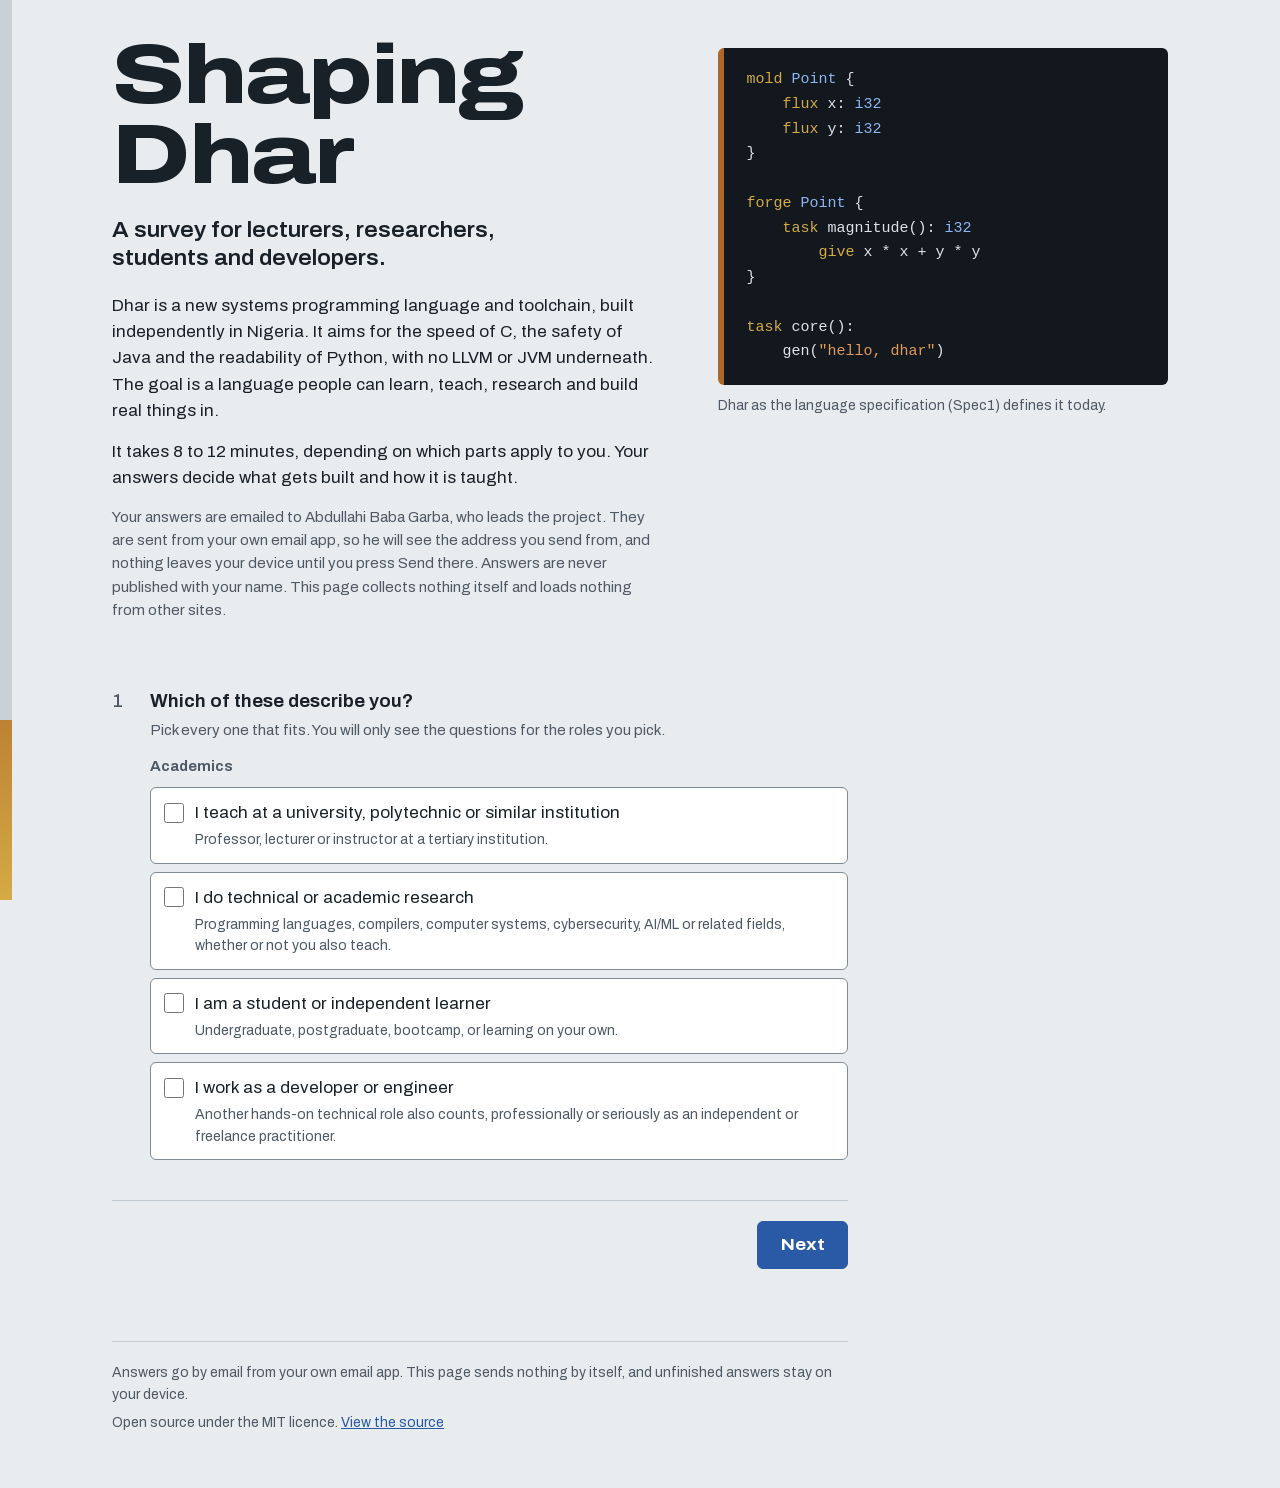
==== index.html @ 4034e72c "Add the "Shaping Dhar" survey page (GitHub Pages) A static, dependency-free, role-branching survey f" ====
<!doctype html>
<html lang="en">
<head>
  <meta charset="utf-8">
  <meta name="viewport" content="width=device-width, initial-scale=1">
  <title>Shaping Dhar survey</title>
  <meta name="description" content="A survey for lecturers, researchers, students and developers about Dhar, a new systems programming language built independently in Nigeria. Takes 8 to 12 minutes.">
  <meta name="color-scheme" content="light dark">
  <meta name="theme-color" content="#e9ecef" media="(prefers-color-scheme: light)">
  <meta name="theme-color" content="#11161b" media="(prefers-color-scheme: dark)">
  <meta property="og:type" content="website">
  <meta property="og:title" content="Shaping Dhar: a survey for lecturers, researchers, students and developers">
  <meta property="og:description" content="Help decide how a new, independently built African systems language is taught and built. 8 to 12 minutes.">
  <link rel="icon" href="data:image/svg+xml,%3Csvg xmlns='http://www.w3.org/2000/svg' viewBox='0 0 32 32'%3E%3Crect width='32' height='32' rx='6' fill='%2312181e'/%3E%3Crect x='7' y='6' width='4' height='20' fill='%23d4ab45'/%3E%3Crect x='14' y='6' width='4' height='20' fill='%23ad6726'/%3E%3Crect x='21' y='6' width='4' height='20' fill='%236c46a5'/%3E%3C/svg%3E">
  <link rel="preload" href="assets/fonts/archivo-subset.woff2" as="font" type="font/woff2" crossorigin>
  <link rel="stylesheet" href="assets/survey.css">
</head>

<body data-step="start">

  <div class="wrap">

    <header class="hero">
      <!-- Progress, drawn as a band of heat-treated steel (see survey.css). It is fixed to the screen edge,
           so where it sits in the markup does not matter; it lives in the header so it belongs to a landmark. -->
      <div class="temper" id="temper" role="progressbar" aria-label="Survey progress" aria-valuemin="1" aria-valuemax="5" aria-valuenow="1"></div>
      <div class="hero-inner">
        <div class="hero-copy">
          <h1 class="title"><span>Shaping</span> <span>Dhar</span></h1>
          <p class="lead">A survey for lecturers, researchers, students and developers.</p>
          <div class="intro">
            <p>Dhar is a new systems programming language and toolchain, built independently in Nigeria. It aims for the speed of C, the safety of Java and the readability of Python, with no LLVM or JVM underneath. The goal is a language people can learn, teach, research and build real things in.</p>
            <p>It takes 8 to 12 minutes, depending on which parts apply to you. Your answers decide what gets built and how it is taught.</p>
            <p class="privacy">Your answers are emailed to Abdullahi Baba Garba, who leads the project. They are sent from your own email app, so he will see the address you send from, and nothing leaves your device until you press Send there. Answers are never published with your name. This page collects nothing itself and loads nothing from other sites.</p>
          </div>
          <p class="notice" id="restored" role="status" hidden>Welcome back. Your unfinished answers were restored on this device. <button type="button" class="link" id="restart">Start over</button></p>
        </div>

        <figure class="code">
          <pre><code><span class="k">mold</span> <span class="t">Point</span> {
    <span class="k">flux</span> x: <span class="t">i32</span>
    <span class="k">flux</span> y: <span class="t">i32</span>
}

<span class="k">forge</span> <span class="t">Point</span> {
    <span class="k">task</span> magnitude(): <span class="t">i32</span>
        <span class="k">give</span> x * x + y * y
}

<span class="k">task</span> core():
    gen(<span class="s">"hello, dhar"</span>)</code></pre>
          <figcaption>Dhar as the language specification (Spec1) defines it today.</figcaption>
        </figure>
      </div>
    </header>

    <main id="stage">
      <div id="survey">
        <p class="nojs">This survey needs JavaScript to show the questions that fit your role. Please turn it on, or open this page in a current browser such as Chrome, Firefox, Edge or Safari.</p>
      </div>
    </main>

    <footer class="foot">
      <p>Answers go by email from your own email app. This page sends nothing by itself, and unfinished answers stay on your device.</p>
      <p><span id="licence"></span> <a id="repo" href="#" hidden>View the source</a></p>
    </footer>

  </div>

  <div id="live" class="sr" aria-live="polite"></div>

  <script src="assets/config.js"></script>
  <script src="assets/questions.js"></script>
  <script src="assets/survey.js"></script>
  <script>
    /* Footer text comes from config.js so the repository link lives in one place. */
    (function () {
      var c = window.DHAR_CONFIG || {};
      var l = document.getElementById('licence');
      var r = document.getElementById('repo');
      if (l && c.licenseNote) { l.textContent = c.licenseNote + '.'; }
      if (r && c.repoUrl) { r.href = c.repoUrl; r.hidden = false; }
    })();
  </script>
</body>
</html>
---- assets/survey.css ----
/*
 * survey.css: look and feel of the "Shaping Dhar" survey.
 *
 * DESIGN IDEA
 * Dhar's vocabulary is metalwork (forge, mold, alloy, tempering). When steel is
 * heat-treated, the colour of its surface tells you the temperature: pale straw,
 * then bronze, then purple, then blue. The one signature element of this page is
 * that colour run: a thin band that "tempers" from straw to blue as the respondent
 * moves through the survey. Everything else is kept quiet so the questions can
 * be read: one typeface (Archivo, a variable font whose width axis gives the
 * wide, heavy headlines), cool steel greys, no cards, no decoration.
 *
 * STRUCTURE
 *   1. Tokens (colour, type)      6. Likert, scale and grid rows
 *   2. Base                       7. Text fields and errors
 *   3. Temper band                8. Buttons, navigation, review panel
 *   4. Hero                       9. Footer and utilities
 *   5. Steps and questions       10. Wide screens
 *
 * Colours are checked for contrast in both themes (see tests/run_tests.py, which
 * runs axe-core against light and dark).
 */

/* ======================================================================== *
 * 1. Tokens
 * ======================================================================== */

@font-face {
  font-family: "Archivo Dhar";
  src: url("fonts/archivo-subset.woff2") format("woff2");
  font-weight: 400 800;
  font-stretch: 100% 125%;
  font-style: normal;
  font-display: swap;
}

:root {
  color-scheme: light dark;

  /* Surfaces and text */
  --paper: #e9ecef;           /* page: cool steel, not cream */
  --surface: #ffffff;         /* inputs and option rows */
  --ink: #182028;
  --muted: #4d5964;
  --line: #c2cad1;
  --line-strong: #7e8a96;
  --cold: #c9d0d6;            /* steel that has not been heated yet */

  /* Temper colours, in order of heat */
  --straw: #d4ab45;
  --bronze: #ad6726;
  --violet: #6c46a5;
  --blue: #2a5aa6;

  /* Roles */
  --accent: #2a5aa6;
  --accent-ink: #ffffff;
  --accent-soft: #e0e9f5;
  --focus: #6c46a5;
  --danger: #a1241b;
  --warn-soft: #fbf1d6;
  --warn-line: #b88a12;

  /* Code sample */
  --code-bg: #12181e;
  --code-ink: #dde3e8;
  --code-type: #8fb6f0;
  --code-string: #e39a5e;

  --p: 0.1;                   /* progress, 0 to 1, set by survey.js */

  --font: "Archivo Dhar", "Archivo", ui-sans-serif, system-ui, -apple-system, "Segoe UI", Roboto, "Helvetica Neue", Arial, sans-serif;
  --mono: ui-monospace, SFMono-Regular, Menlo, Consolas, "Liberation Mono", monospace;
}

@media (prefers-color-scheme: dark) {
  :root {
    --paper: #11161b;
    --surface: #1a222a;
    --ink: #e6eaee;
    --muted: #a3afba;
    --line: #2f3a44;
    --line-strong: #6a7886;
    --cold: #2b343c;

    --straw: #e6be62;
    --bronze: #d98b47;
    --violet: #a98be0;
    --blue: #75a5ec;

    --accent: #75a5ec;
    --accent-ink: #0d141b;
    --accent-soft: #1c2d45;
    --focus: #b79cf0;
    --danger: #ff9a90;
    --warn-soft: #3a3014;
    --warn-line: #d9a92b;

    --code-bg: #0b0f13;
  }
}

/* ======================================================================== *
 * 2. Base
 * ======================================================================== */

*, *::before, *::after { box-sizing: border-box; }

[hidden] { display: none !important; }

html { -webkit-text-size-adjust: 100%; text-size-adjust: 100%; }

body {
  margin: 0;
  background: var(--paper);
  color: var(--ink);
  font-family: var(--font);
  font-size: 1.0625rem;
  line-height: 1.55;
  font-stretch: 100%;
  overflow-wrap: break-word;
}

.wrap { max-width: 70rem; margin: 0 auto; padding: 0 1rem; }

:focus-visible { outline: 3px solid var(--focus); outline-offset: 2px; }

a { color: var(--accent); }

/* ======================================================================== *
 * 3. Temper band (progress)
 * ======================================================================== */

.temper { position: fixed; z-index: 30; top: 0; left: 0; right: 0; height: 6px; background: var(--cold); }

.temper::before {
  content: "";
  position: absolute;
  top: 0; bottom: 0; left: 0;
  width: calc(var(--p) * 100%);
  background-image: linear-gradient(to right, var(--straw), var(--bronze), var(--violet), var(--blue));
  background-size: 100vw 100%;
  background-repeat: no-repeat;
  transition: width 0.5s ease;
}

/* ======================================================================== *
 * 4. Hero
 * ======================================================================== */

.hero { padding: 2.25rem 0 1.5rem; }

.title {
  margin: 0;
  font-size: clamp(2.75rem, 10vw, 5.25rem);
  font-weight: 800;
  font-stretch: 125%;
  line-height: 0.95;
  letter-spacing: -0.015em;
}
.title span { display: block; }

.lead {
  margin: 1.25rem 0 0;
  max-width: 30rem;
  font-size: 1.375rem;
  font-weight: 600;
  font-stretch: 106%;
  line-height: 1.3;
}

.intro { max-width: 36rem; margin-top: 1.25rem; }
.intro p { margin: 0 0 0.9rem; }
.intro .privacy { color: var(--muted); font-size: 0.9375rem; }

.notice {
  margin: 1rem 0 0;
  padding: 0.75rem 1rem;
  max-width: 36rem;
  background: var(--surface);
  border-left: 4px solid var(--violet);
}

.code {
  display: none;              /* phones: skip the sample, the questions come first */
  margin: 1.75rem 0 0;
  min-width: 0;
}
.code pre {
  margin: 0;
  padding: 1.25rem 1.4rem;
  overflow-x: auto;
  background: var(--code-bg);
  color: var(--code-ink);
  border-left: 6px solid var(--bronze);
  border-radius: 6px;
  font-family: var(--mono);
  font-size: 0.9375rem;
  line-height: 1.65;
  tab-size: 4;
}
.code .k { color: var(--straw); }
.code .t { color: var(--code-type); }
.code .s { color: var(--code-string); }
.code figcaption { margin-top: 0.6rem; color: var(--muted); font-size: 0.875rem; }

/* After the first step the hero shrinks to a title bar, so questions come first. */
body:not([data-step="start"]) .hero { padding: 1.5rem 0 0.25rem; }
body:not([data-step="start"]) .title { font-size: 1.25rem; font-stretch: 118%; letter-spacing: 0; }
body:not([data-step="start"]) .title span { display: inline; }
body:not([data-step="start"]) .lead,
body:not([data-step="start"]) .intro,
body:not([data-step="start"]) .code,
body:not([data-step="start"]) .notice { display: none; }

/* ======================================================================== *
 * 5. Steps and questions
 * ======================================================================== */

#stage { max-width: 46rem; padding-bottom: 1rem; }

.step-head { margin: 0 0 1.75rem; }
.step-count { margin: 0 0 0.25rem; color: var(--muted); font-size: 0.9375rem; }
.step-count:empty { display: none; }
.step-title {
  margin: 0;
  font-size: clamp(1.85rem, 6vw, 2.6rem);
  font-weight: 750;
  font-stretch: 118%;
  line-height: 1.05;
}
.step-title:focus { outline: none; }
.step-title:focus-visible { outline: 3px solid var(--focus); outline-offset: 4px; }
.step-intro { margin: 0.6rem 0 0; color: var(--muted); max-width: 36rem; }

.q { margin: 0 0 2.25rem; }

.q-text {
  display: flex;
  gap: 0.75rem;
  margin: 0 0 0.4rem;
  font-size: 1.125rem;
  font-weight: 650;
  font-stretch: 103%;
  line-height: 1.35;
}
.q-num {
  flex: 0 0 1.6rem;
  color: var(--muted);
  font-weight: 500;
  font-variant-numeric: tabular-nums;
}
.q-opt { color: var(--muted); font-size: 0.875rem; font-weight: 400; font-stretch: 100%; margin-left: 0.35rem; }
.q-hint { margin: 0 0 0.75rem 2.35rem; color: var(--muted); font-size: 0.9375rem; }
.q-body { margin: 0.6rem 0 0 2.35rem; }
.q-count { margin: 0.6rem 0 0; color: var(--muted); font-size: 0.9375rem; font-variant-numeric: tabular-nums; }

.q.has-error { border-left: 4px solid var(--danger); padding-left: 0.75rem; margin-left: -0.9rem; }

/* Option rows: native input over a bordered box, so the whole row is the tap target. */
.opts { display: grid; gap: 0.5rem; }
.opts.chips { grid-template-columns: repeat(auto-fill, minmax(8.5rem, 1fr)); }
.opt-group { margin: 0.9rem 0 0.1rem; color: var(--muted); font-size: 0.9375rem; font-weight: 650; }
.opt-group:first-child { margin-top: 0; }
.opt-wrap { position: relative; }
.opt { display: block; position: relative; cursor: pointer; }
.opt input {
  position: absolute; left: 0.9rem; top: 0.95rem;
  width: 1.25rem; height: 1.25rem; margin: 0;
  accent-color: var(--accent);
}
.opt-body {
  display: block;
  min-height: 3rem;
  padding: 0.75rem 0.9rem 0.75rem 2.8rem;
  background: var(--surface);
  border: 1.5px solid var(--line-strong);
  border-radius: 6px;
}
.chips .opt-body { padding: 0.65rem 0.8rem 0.65rem 2.6rem; }
.chips .opt input { left: 0.8rem; top: 0.9rem; }
.opt:hover .opt-body { border-color: var(--ink); }
.opt input:checked + .opt-body {
  border-color: var(--accent);
  background: var(--accent-soft);
  box-shadow: inset 0 0 0 1px var(--accent);
}
.opt input:focus-visible + .opt-body { outline: 3px solid var(--focus); outline-offset: 2px; }
.opt input:disabled + .opt-body { opacity: 0.5; cursor: not-allowed; }
.opt input:disabled:hover + .opt-body { border-color: var(--line-strong); }
.opt-label { display: block; }
.opt-hint { display: block; margin-top: 0.15rem; color: var(--muted); font-size: 0.875rem; }

/* Optional detail blocks (one per area the respondent works in). */
.deep { margin: 0 0 0.75rem; background: var(--surface); border: 1.5px solid var(--line-strong); border-radius: 6px; }
.deep summary {
  display: flex; align-items: center; gap: 0.9rem;
  padding: 0.95rem 1rem;
  cursor: pointer;
  font-weight: 650;
  list-style: none;
}
.deep summary::-webkit-details-marker { display: none; }
.deep summary::before {
  content: "";
  flex: 0 0 auto;
  width: 0.55rem; height: 0.55rem;
  border-right: 2px solid currentColor; border-bottom: 2px solid currentColor;
  transform: rotate(-45deg);
  transition: transform 0.15s ease;
}
.deep[open] summary::before { transform: rotate(45deg); }
.deep-title { flex: 1 1 auto; }
.deep-meta { color: var(--muted); font-size: 0.875rem; font-weight: 400; white-space: nowrap; }
.deep-body { padding: 0 1rem 0.5rem; }
.deep .q { margin-top: 1.5rem; }
.deep .q-num { display: none; }
.deep .q-hint, .deep .q-body { margin-left: 0; }
.deep .q.has-error { margin-left: 0; }

/* ======================================================================== *
 * 6. Likert, scale and grid rows
 * ======================================================================== */

.seg {
  display: grid;
  grid-template-columns: repeat(5, 1fr);
  overflow: hidden;
  background: var(--surface);
  border: 1.5px solid var(--line-strong);
  border-radius: 6px;
}
.seg-item { position: relative; display: block; cursor: pointer; }
.seg-item input { position: absolute; inset: 0; width: 100%; height: 100%; margin: 0; opacity: 0; cursor: pointer; }
.seg-n {
  display: flex; align-items: center; justify-content: center;
  min-height: 3rem;
  border-left: 1.5px solid var(--line);
  font-weight: 650;
  font-variant-numeric: tabular-nums;
}
.seg-item:first-child .seg-n { border-left: 0; }
.seg-item:hover .seg-n { background: var(--accent-soft); }
.seg-item input:checked + .seg-n { background: var(--accent); color: var(--accent-ink); }
.seg-item input:focus-visible + .seg-n { outline: 3px solid var(--focus); outline-offset: -3px; }

/* 0 to 10 is eleven choices: separate chips that wrap, not one fused bar. */
.seg-chips { grid-template-columns: repeat(auto-fit, minmax(2.9rem, 1fr)); gap: 0.4rem; overflow: visible; background: transparent; border: 0; }
.seg-chips .seg-n { border: 1.5px solid var(--line-strong); border-radius: 6px; background: var(--surface); }
.seg-chips .seg-item:first-child .seg-n { border-left: 1.5px solid var(--line-strong); }
.seg-chips .seg-item:hover .seg-n { background: var(--accent-soft); }
.seg-chips .seg-item input:checked + .seg-n { background: var(--accent); border-color: var(--accent); color: var(--accent-ink); }

.seg-ends { display: flex; justify-content: space-between; gap: 1rem; margin-top: 0.4rem; color: var(--muted); font-size: 0.875rem; }
.seg-ends .mid { text-align: center; }

.grid-key { margin: 0 0 0.4rem; color: var(--muted); font-size: 0.9375rem; }
.grid-row { padding: 0.9rem 0; border-top: 1px solid var(--line); }
.grid-label { margin: 0 0 0.55rem; }

/* ======================================================================== *
 * 7. Text fields and errors
 * ======================================================================== */

.field {
  display: block;
  width: 100%;
  padding: 0.7rem 0.85rem;
  color: inherit;
  background: var(--surface);
  border: 1.5px solid var(--line-strong);
  border-radius: 6px;
  font: inherit;
}
.field:focus { outline: 3px solid var(--focus); outline-offset: 1px; border-color: var(--accent); }
.field::placeholder { color: var(--muted); opacity: 1; }
textarea.field { min-height: 7rem; line-height: 1.5; resize: vertical; }
.field.other { margin-top: 0.4rem; }
.field.report { min-height: 18rem; font-family: var(--mono); font-size: 0.8125rem; line-height: 1.45; resize: vertical; }

.q-err { margin: 0.5rem 0 0 2.35rem; color: var(--danger); font-weight: 650; font-size: 0.9375rem; }
.deep .q-err { margin-left: 0; }

/* ======================================================================== *
 * 8. Buttons, navigation, review panel
 * ======================================================================== */

.btn {
  display: inline-flex; align-items: center; justify-content: center;
  min-height: 3rem;
  padding: 0.7rem 1.4rem;
  border: 1.5px solid var(--accent);
  border-radius: 6px;
  background: transparent;
  color: var(--accent);
  font: inherit;
  font-weight: 700;
  font-stretch: 108%;
  line-height: 1.2;
  text-align: center;
  text-decoration: none;
  cursor: pointer;
}
.btn:hover { background: var(--accent-soft); }
.btn.primary { background: var(--accent); color: var(--accent-ink); }
.btn.primary:hover { filter: brightness(1.1); background: var(--accent); }
.btn.big { min-height: 3.5rem; padding-inline: 2rem; font-size: 1.125rem; }

.nav { display: flex; justify-content: flex-end; gap: 1rem; margin-top: 2.5rem; padding-top: 1.25rem; border-top: 1px solid var(--line); }
.nav .btn:first-child:not(:last-child) { margin-right: auto; }
.nav-err { margin: 1.5rem 0 0; padding: 0.7rem 1rem; color: var(--danger); background: var(--surface); border-left: 4px solid var(--danger); font-weight: 650; }

.review-summary { margin: 0 0 1.25rem; font-weight: 600; }
.preview { margin: 0 0 1.5rem; }
.preview summary { cursor: pointer; font-weight: 650; padding: 0.5rem 0; }
.preview .field { margin-top: 0.5rem; }

.send-row { display: flex; flex-wrap: wrap; align-items: center; gap: 1rem 1.5rem; }
.send-note { margin: 0; flex: 1 1 14rem; color: var(--muted); font-size: 0.9375rem; }

.sent { margin-top: 2rem; padding: 1.25rem 1.25rem 1.5rem; background: var(--surface); border: 1.5px solid var(--accent); border-radius: 6px; }
.sent:focus { outline: none; }
.sent:focus-visible { outline: 3px solid var(--focus); outline-offset: 2px; }
.sent-title { margin: 0 0 0.75rem; font-size: 1.375rem; font-weight: 750; font-stretch: 112%; }
.sent-steps { margin: 0 0 1rem; padding-left: 1.25rem; }
.sent-steps li { margin-bottom: 0.35rem; }
.warn { margin: 0 0 1.25rem; padding: 0.75rem 1rem; background: var(--warn-soft); border-left: 4px solid var(--warn-line); }
.note { margin: 0 0 1.25rem; padding: 0.75rem 1rem; background: var(--accent-soft); border-left: 4px solid var(--accent); }
.sent-lead { margin: 0 0 0.6rem; font-weight: 600; }
.actions { display: flex; flex-wrap: wrap; gap: 0.6rem; }
.sent-manual { margin: 1rem 0 0; color: var(--muted); font-size: 0.9375rem; }
.sent-done { margin-top: 1.5rem; padding-top: 1.25rem; border-top: 1px solid var(--line); }
.sent-done p { margin: 0 0 0.9rem; font-weight: 600; }

.link { padding: 0; border: 0; background: none; color: var(--accent); font: inherit; text-decoration: underline; cursor: pointer; }

/* ======================================================================== *
 * 9. Footer and utilities
 * ======================================================================== */

.foot { max-width: 46rem; margin-top: 3.5rem; padding: 1.25rem 0 3rem; border-top: 1px solid var(--line); color: var(--muted); font-size: 0.875rem; }
.foot p { margin: 0 0 0.4rem; }

.sr {
  position: absolute !important;
  width: 1px; height: 1px; margin: -1px; padding: 0; overflow: hidden;
  clip: rect(0 0 0 0); clip-path: inset(50%); white-space: nowrap; border: 0;
}
/* A heading that is visually hidden must still be focusable for screen readers. */
.step-title.sr:focus { outline: none; }

.nojs { padding: 1rem 1.25rem; background: var(--surface); border-left: 4px solid var(--danger); }

@media (prefers-reduced-motion: reduce) {
  .temper::before, .deep summary::before { transition: none; }
}

/* ======================================================================== *
 * 10. Wider screens
 * ======================================================================== */

@media (max-width: 39.99rem) {
  /* On phones the controls take the full width; the question number stays in the margin. */
  .q-hint { margin-left: 0; }
  .q-body { margin-left: 0; }
  .q-err { margin-left: 0; }
  .q.has-error { margin-left: 0; }
  .nav .btn { flex: 1 1 0; }
}

@media (min-width: 48rem) {
  .grid-row { display: flex; align-items: center; gap: 1.5rem; }
  .grid-label { flex: 1 1 auto; margin: 0; }
  .grid-row .seg { flex: 0 0 19rem; }
}

@media (min-width: 56rem) {
  .wrap { padding: 0 2rem; }
  .hero-inner { display: grid; grid-template-columns: minmax(0, 1.1fr) minmax(0, 0.9fr); gap: 3.5rem; align-items: start; }
  .code { display: block; margin-top: 0.75rem; }
  body:not([data-step="start"]) .hero-inner { display: block; }
}

@media (min-width: 64rem) {
  /* The band moves to the left edge and fills upward, like a thermometer. */
  .temper { top: 0; bottom: 0; left: 0; right: auto; width: 12px; height: auto; }
  .temper::before {
    top: auto; right: 0; left: 0; bottom: 0;
    width: auto;
    height: calc(var(--p) * 100%);
    background-image: linear-gradient(to top, var(--straw), var(--bronze), var(--violet), var(--blue));
    background-size: 100% 100vh;
    background-position: bottom;
    transition: height 0.5s ease;
  }
}

@media (min-width: 64rem) and (prefers-reduced-motion: reduce) {
  .temper::before { transition: none; }
}
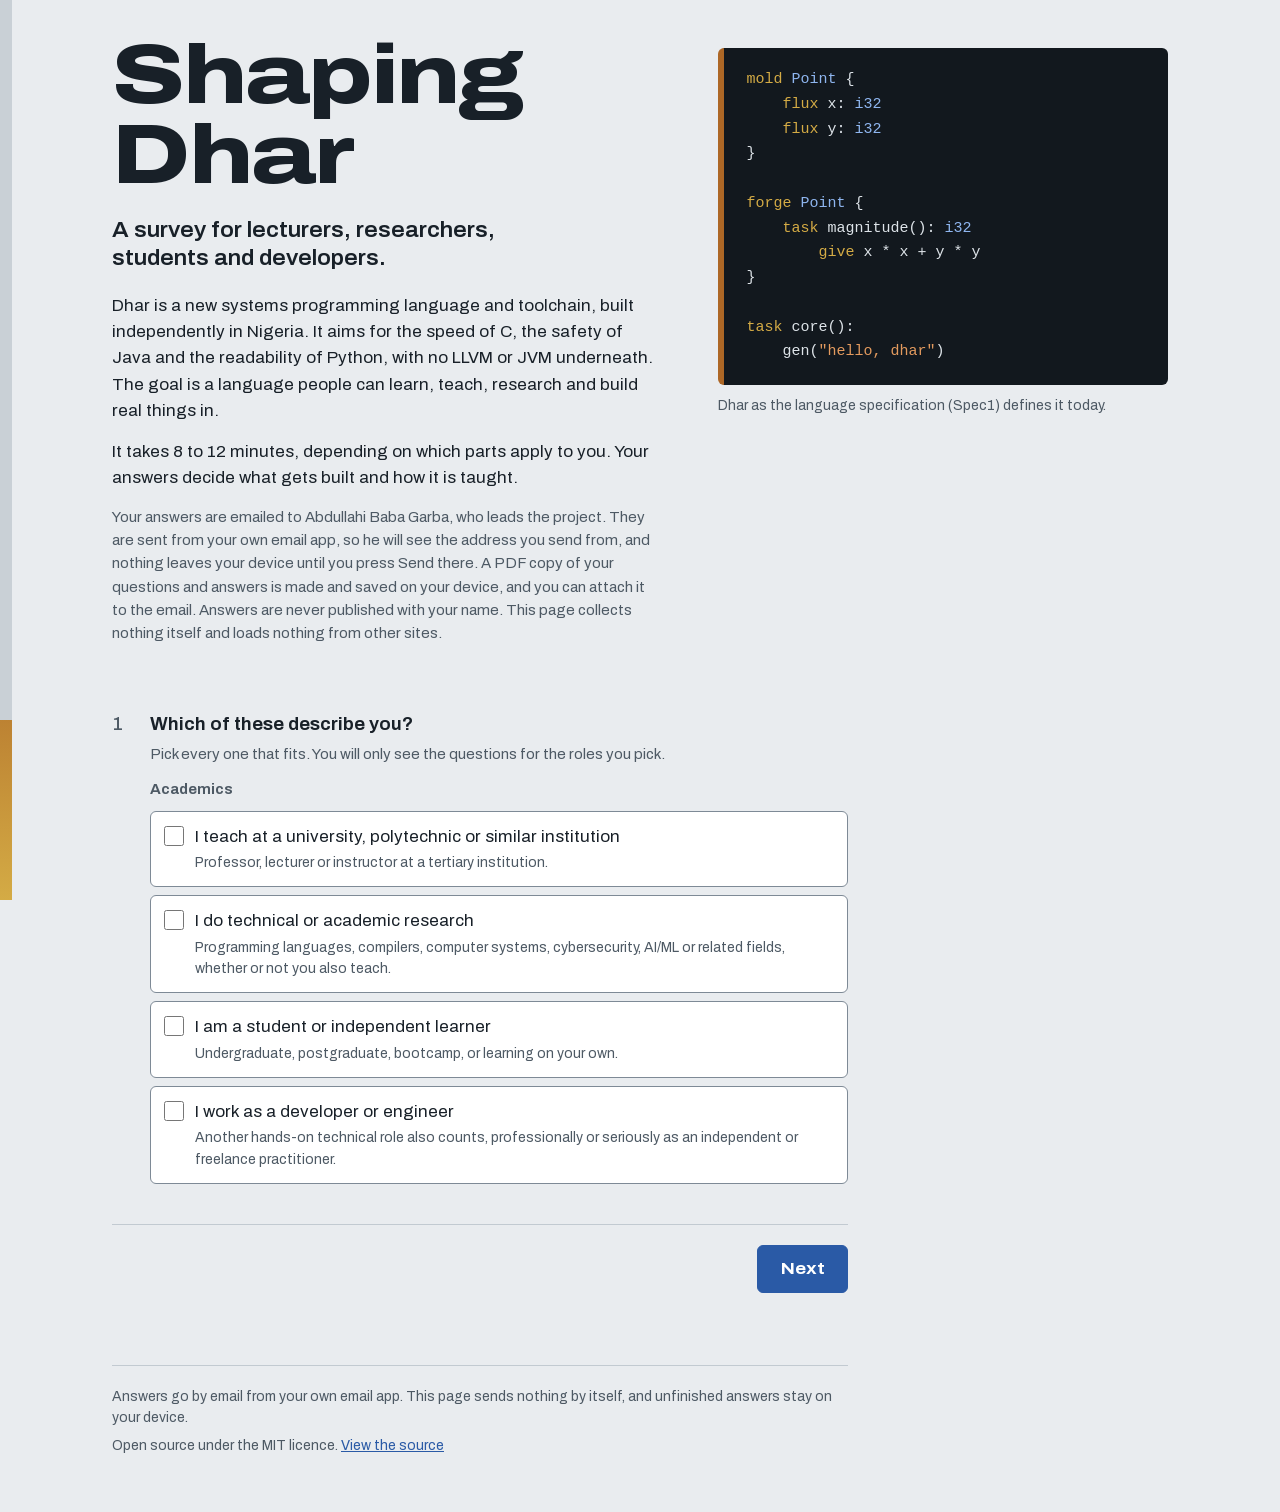
==== commit b49f941f: "Survey: make a PDF copy of the questions and answers Pressing Send now builds a PDF of every questio" ====
--- a/index.html
+++ b/index.html
@@ -31,7 +31,7 @@
           <div class="intro">
             <p>Dhar is a new systems programming language and toolchain, built independently in Nigeria. It aims for the speed of C, the safety of Java and the readability of Python, with no LLVM or JVM underneath. The goal is a language people can learn, teach, research and build real things in.</p>
             <p>It takes 8 to 12 minutes, depending on which parts apply to you. Your answers decide what gets built and how it is taught.</p>
-            <p class="privacy">Your answers are emailed to Abdullahi Baba Garba, who leads the project. They are sent from your own email app, so he will see the address you send from, and nothing leaves your device until you press Send there. Answers are never published with your name. This page collects nothing itself and loads nothing from other sites.</p>
+            <p class="privacy">Your answers are emailed to Abdullahi Baba Garba, who leads the project. They are sent from your own email app, so he will see the address you send from, and nothing leaves your device until you press Send there. A PDF copy of your questions and answers is made and saved on your device, and you can attach it to the email. Answers are never published with your name. This page collects nothing itself and loads nothing from other sites.</p>
           </div>
           <p class="notice" id="restored" role="status" hidden>Welcome back. Your unfinished answers were restored on this device. <button type="button" class="link" id="restart">Start over</button></p>
         </div>
